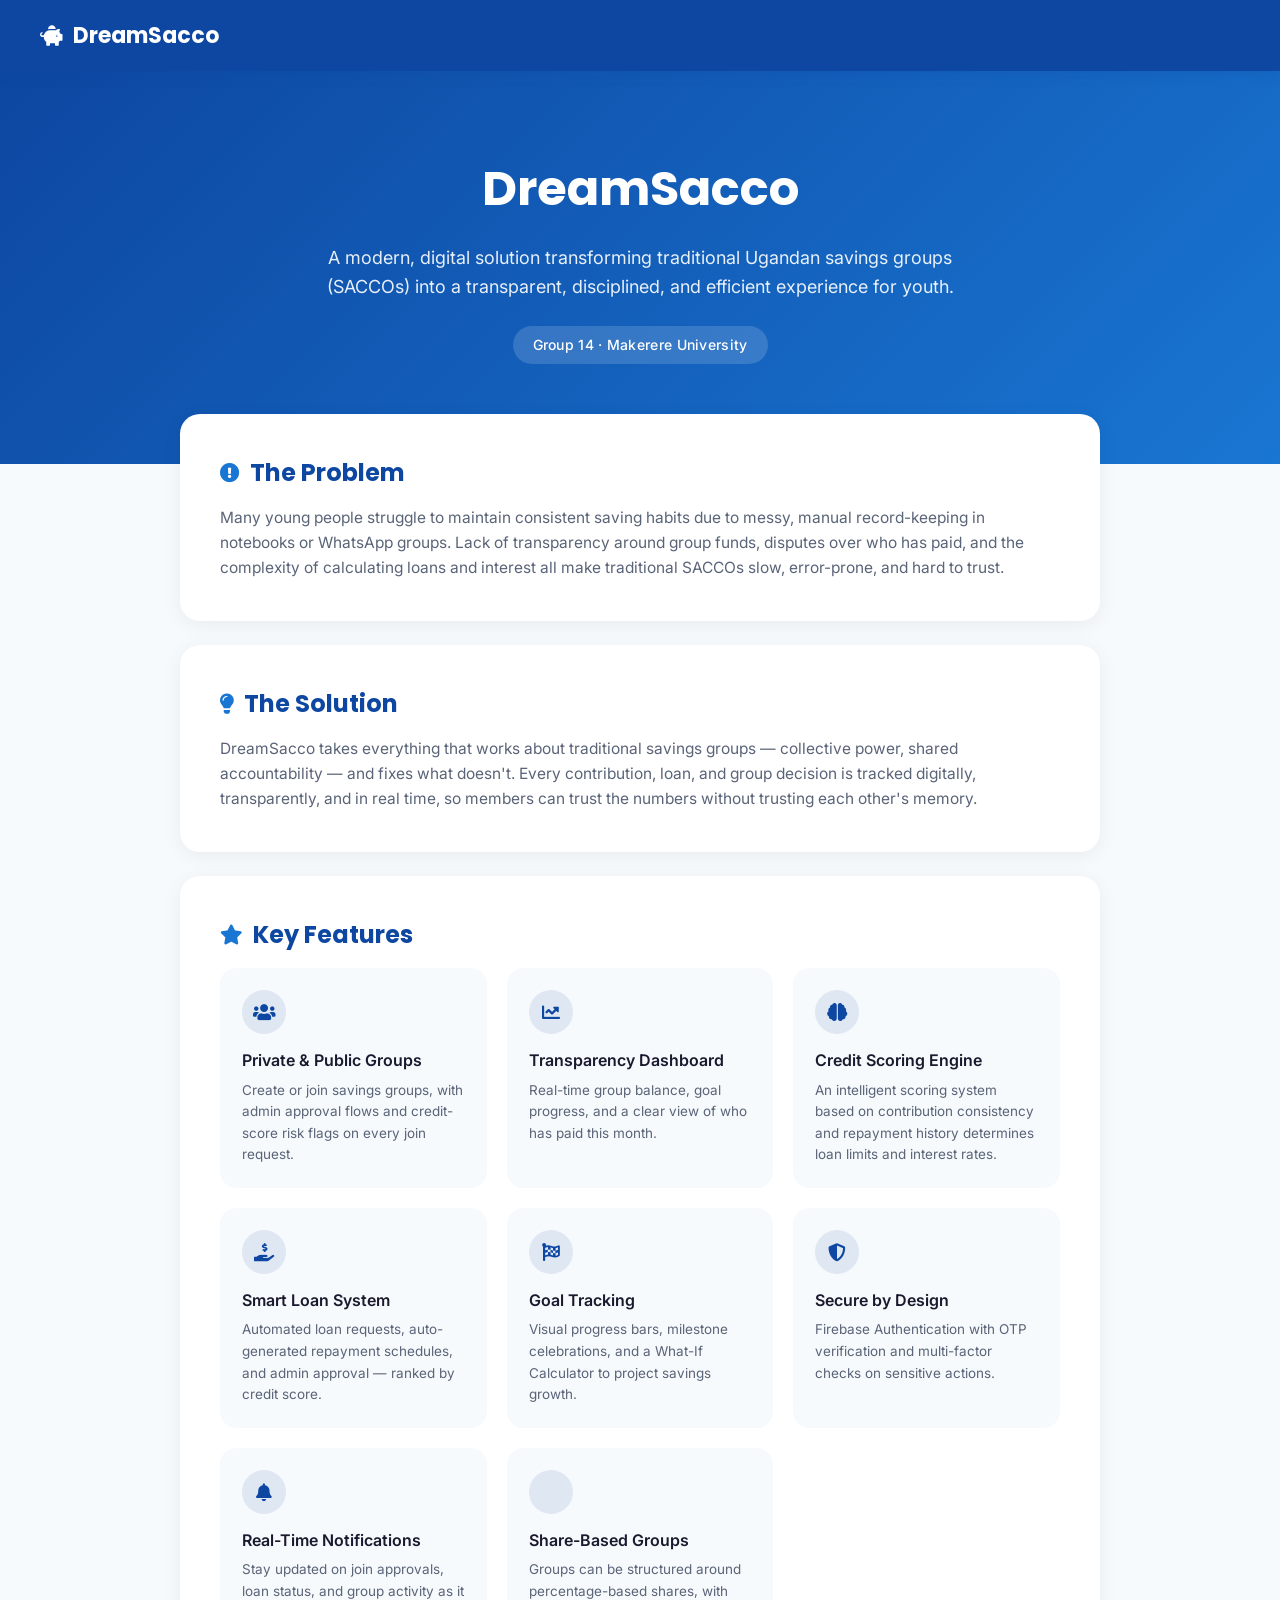
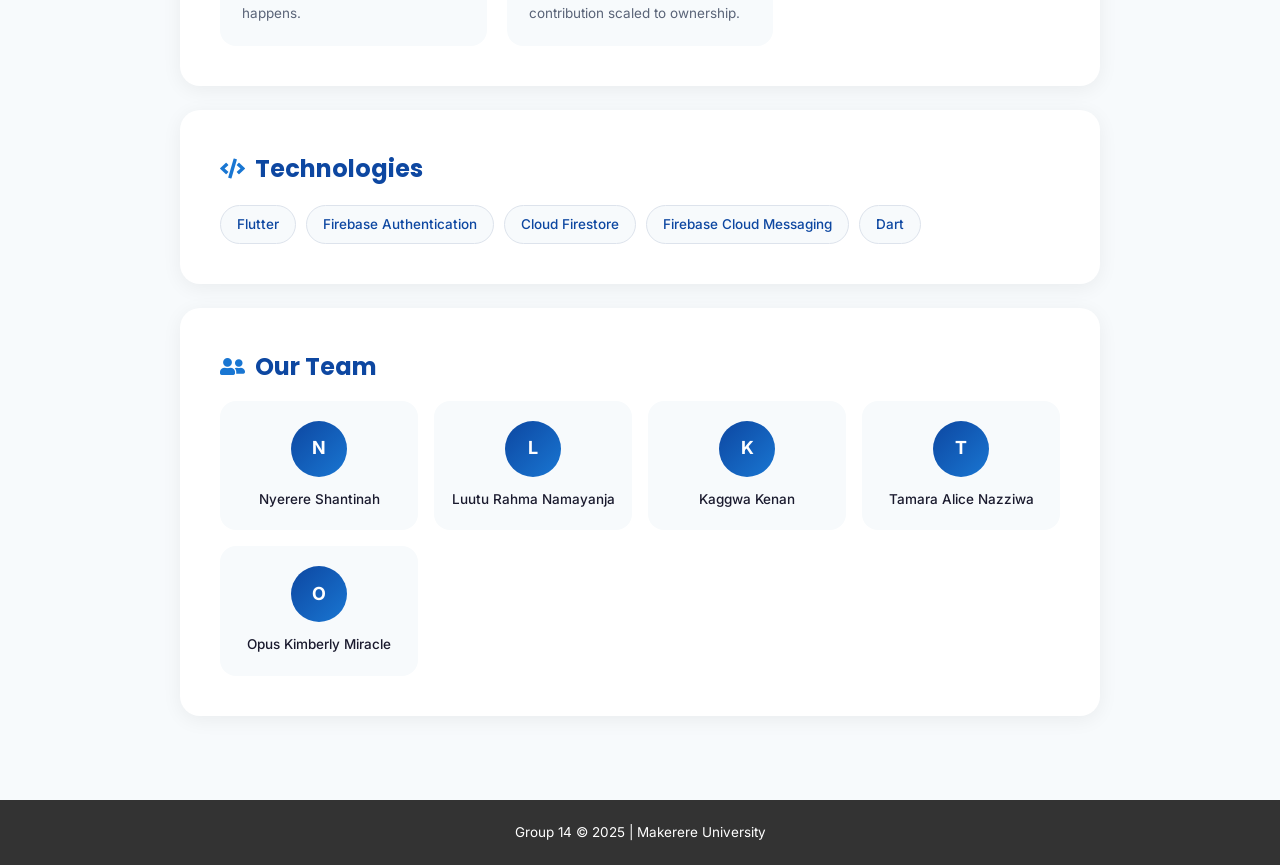
==== index.html @ 394c833c "Refactor index.html for DreamSacco project Updated title and enhanced styles for better readability." ====
<!doctype html>
<html>

<head>
  <title>DreamSacco</title>
  <meta charset="utf-8" name="viewport" content="width=device-width, initial-scale=1">
  <link href="https://use.fontawesome.com/releases/v5.2.0/css/all.css" media="screen" rel="stylesheet" type="text/css" />
  <link href='https://fonts.googleapis.com/css?family=Poppins:400,500,600,700' rel='stylesheet' type='text/css'>
  <link href='https://fonts.googleapis.com/css?family=Inter:400,500,600' rel='stylesheet' type='text/css'>

  <style>
    :root {
      --primary: #0D47A1;
      --secondary: #1976D2;
      --bg-light: #F7FAFC;
      --text-dark: #1a1a2e;
      --text-muted: #5a6478;
    }

    * {
      box-sizing: border-box;
      margin: 0;
      padding: 0;
    }

    body {
      font-family: 'Inter', sans-serif;
      color: var(--text-dark);
      background: var(--bg-light);
      line-height: 1.6;
    }

    /* NAV */
    .navbar {
      background: var(--primary);
      padding: 18px 40px;
      color: white;
      font-family: 'Poppins', sans-serif;
      font-size: 22px;
      font-weight: 700;
      display: flex;
      align-items: center;
      gap: 10px;
      position: sticky;
      top: 0;
      z-index: 100;
      box-shadow: 0 2px 12px rgba(13, 71, 161, 0.25);
    }

    .navbar i {
      font-size: 20px;
    }

    /* HERO */
    .hero {
      background: linear-gradient(135deg, var(--primary), var(--secondary));
      color: white;
      padding: 80px 20px 100px;
      text-align: center;
    }

    .hero h1 {
      font-family: 'Poppins', sans-serif;
      font-size: 48px;
      font-weight: 700;
      margin-bottom: 16px;
    }

    .hero p {
      font-size: 18px;
      max-width: 640px;
      margin: 0 auto;
      color: rgba(255, 255, 255, 0.9);
    }

    .hero .tagline {
      display: inline-block;
      margin-top: 24px;
      background: rgba(255, 255, 255, 0.15);
      padding: 8px 20px;
      border-radius: 30px;
      font-size: 14px;
      font-weight: 500;
      letter-spacing: 0.3px;
    }

    /* CONTENT WRAPPER */
    .wrapper {
      max-width: 960px;
      margin: -50px auto 0;
      padding: 0 20px 60px;
    }

    .card {
      background: white;
      border-radius: 20px;
      padding: 40px;
      margin-bottom: 24px;
      box-shadow: 0 4px 20px rgba(0, 0, 0, 0.06);
    }

    .card h2 {
      font-family: 'Poppins', sans-serif;
      font-size: 24px;
      color: var(--primary);
      margin-bottom: 14px;
      display: flex;
      align-items: center;
      gap: 10px;
    }

    .card h2 i {
      font-size: 20px;
      color: var(--secondary);
    }

    .card p {
      color: var(--text-muted);
      font-size: 15.5px;
    }

    /* FEATURE GRID */
    .feature-grid {
      display: grid;
      grid-template-columns: repeat(auto-fit, minmax(240px, 1fr));
      gap: 20px;
      margin-top: 10px;
    }

    .feature {
      background: var(--bg-light);
      border-radius: 16px;
      padding: 22px;
      transition: transform 0.2s ease, box-shadow 0.2s ease;
    }

    .feature:hover {
      transform: translateY(-4px);
      box-shadow: 0 8px 20px rgba(13, 71, 161, 0.12);
    }

    .feature .icon-circle {
      width: 44px;
      height: 44px;
      border-radius: 50%;
      background: rgba(13, 71, 161, 0.1);
      display: flex;
      align-items: center;
      justify-content: center;
      margin-bottom: 14px;
    }

    .feature .icon-circle i {
      color: var(--primary);
      font-size: 18px;
    }

    .feature h3 {
      font-size: 16px;
      font-weight: 600;
      margin-bottom: 6px;
    }

    .feature p {
      font-size: 13.5px;
      color: var(--text-muted);
    }

    /* TECH STACK */
    .tech-pills {
      display: flex;
      flex-wrap: wrap;
      gap: 10px;
      margin-top: 16px;
    }

    .tech-pill {
      background: var(--bg-light);
      border: 1px solid #dde3ec;
      color: var(--primary);
      padding: 8px 16px;
      border-radius: 30px;
      font-size: 13.5px;
      font-weight: 500;
    }

    /* TEAM */
    .team-grid {
      display: grid;
      grid-template-columns: repeat(auto-fit, minmax(180px, 1fr));
      gap: 16px;
      margin-top: 10px;
    }

    .team-member {
      text-align: center;
      padding: 20px 12px;
      background: var(--bg-light);
      border-radius: 16px;
    }

    .team-member .avatar {
      width: 56px;
      height: 56px;
      border-radius: 50%;
      background: linear-gradient(135deg, var(--primary), var(--secondary));
      color: white;
      display: flex;
      align-items: center;
      justify-content: center;
      font-weight: 700;
      font-size: 18px;
      margin: 0 auto 12px;
    }

    .team-member p {
      font-size: 13.5px;
      font-weight: 500;
      color: var(--text-dark);
    }

    /* FOOTER */
    .footer {
      background: #333;
      color: white;
      text-align: center;
      padding: 22px;
      font-size: 13.5px;
    }
  </style>
</head>

<body>

  <div class="navbar">
    <i class="fas fa-piggy-bank"></i> DreamSacco
  </div>

  <div class="hero">
    <h1>DreamSacco</h1>
    <p>A modern, digital solution transforming traditional Ugandan savings groups (SACCOs) into a transparent, disciplined, and efficient experience for youth.</p>
    <div class="tagline">Group 14 · Makerere University</div>
  </div>

  <div class="wrapper">

    <div class="card">
      <h2><i class="fas fa-exclamation-circle"></i>The Problem</h2>
      <p>Many young people struggle to maintain consistent saving habits due to messy, manual record-keeping in notebooks or WhatsApp groups. Lack of transparency around group funds, disputes over who has paid, and the complexity of calculating loans and interest all make traditional SACCOs slow, error-prone, and hard to trust.</p>
    </div>

    <div class="card">
      <h2><i class="fas fa-lightbulb"></i>The Solution</h2>
      <p>DreamSacco takes everything that works about traditional savings groups — collective power, shared accountability — and fixes what doesn't. Every contribution, loan, and group decision is tracked digitally, transparently, and in real time, so members can trust the numbers without trusting each other's memory.</p>
    </div>

    <div class="card">
      <h2><i class="fas fa-star"></i>Key Features</h2>
      <div class="feature-grid">

        <div class="feature">
          <div class="icon-circle"><i class="fas fa-users"></i></div>
          <h3>Private & Public Groups</h3>
          <p>Create or join savings groups, with admin approval flows and credit-score risk flags on every join request.</p>
        </div>

        <div class="feature">
          <div class="icon-circle"><i class="fas fa-chart-line"></i></div>
          <h3>Transparency Dashboard</h3>
          <p>Real-time group balance, goal progress, and a clear view of who has paid this month.</p>
        </div>

        <div class="feature">
          <div class="icon-circle"><i class="fas fa-brain"></i></div>
          <h3>Credit Scoring Engine</h3>
          <p>An intelligent scoring system based on contribution consistency and repayment history determines loan limits and interest rates.</p>
        </div>

        <div class="feature">
          <div class="icon-circle"><i class="fas fa-hand-holding-usd"></i></div>
          <h3>Smart Loan System</h3>
          <p>Automated loan requests, auto-generated repayment schedules, and admin approval — ranked by credit score.</p>
        </div>

        <div class="feature">
          <div class="icon-circle"><i class="fas fa-flag-checkered"></i></div>
          <h3>Goal Tracking</h3>
          <p>Visual progress bars, milestone celebrations, and a What-If Calculator to project savings growth.</p>
        </div>

        <div class="feature">
          <div class="icon-circle"><i class="fas fa-shield-alt"></i></div>
          <h3>Secure by Design</h3>
          <p>Firebase Authentication with OTP verification and multi-factor checks on sensitive actions.</p>
        </div>

        <div class="feature">
          <div class="icon-circle"><i class="fas fa-bell"></i></div>
          <h3>Real-Time Notifications</h3>
          <p>Stay updated on join approvals, loan status, and group activity as it happens.</p>
        </div>

        <div class="feature">
          <div class="icon-circle"><i class="fas fa-pie-chart"></i></div>
          <h3>Share-Based Groups</h3>
          <p>Groups can be structured around percentage-based shares, with contribution scaled to ownership.</p>
        </div>

      </div>
    </div>

    <div class="card">
      <h2><i class="fas fa-code"></i>Technologies</h2>
      <div class="tech-pills">
        <span class="tech-pill">Flutter</span>
        <span class="tech-pill">Firebase Authentication</span>
        <span class="tech-pill">Cloud Firestore</span>
        <span class="tech-pill">Firebase Cloud Messaging</span>
        <span class="tech-pill">Dart</span>
      </div>
    </div>

    <div class="card">
      <h2><i class="fas fa-user-friends"></i>Our Team</h2>
      <div class="team-grid">
        <div class="team-member">
          <div class="avatar">N</div>
          <p>Nyerere Shantinah</p>
        </div>
        <div class="team-member">
          <div class="avatar">L</div>
          <p>Luutu Rahma Namayanja</p>
        </div>
        <div class="team-member">
          <div class="avatar">K</div>
          <p>Kaggwa Kenan</p>
        </div>
        <div class="team-member">
          <div class="avatar">T</div>
          <p>Tamara Alice Nazziwa</p>
        </div>
        <div class="team-member">
          <div class="avatar">O</div>
          <p>Opus Kimberly Miracle</p>
        </div>
      </div>
    </div>

  </div>

  <div class="footer">
    Group 14 &copy; 2025 | Makerere University
  </div>

</body>

</html>
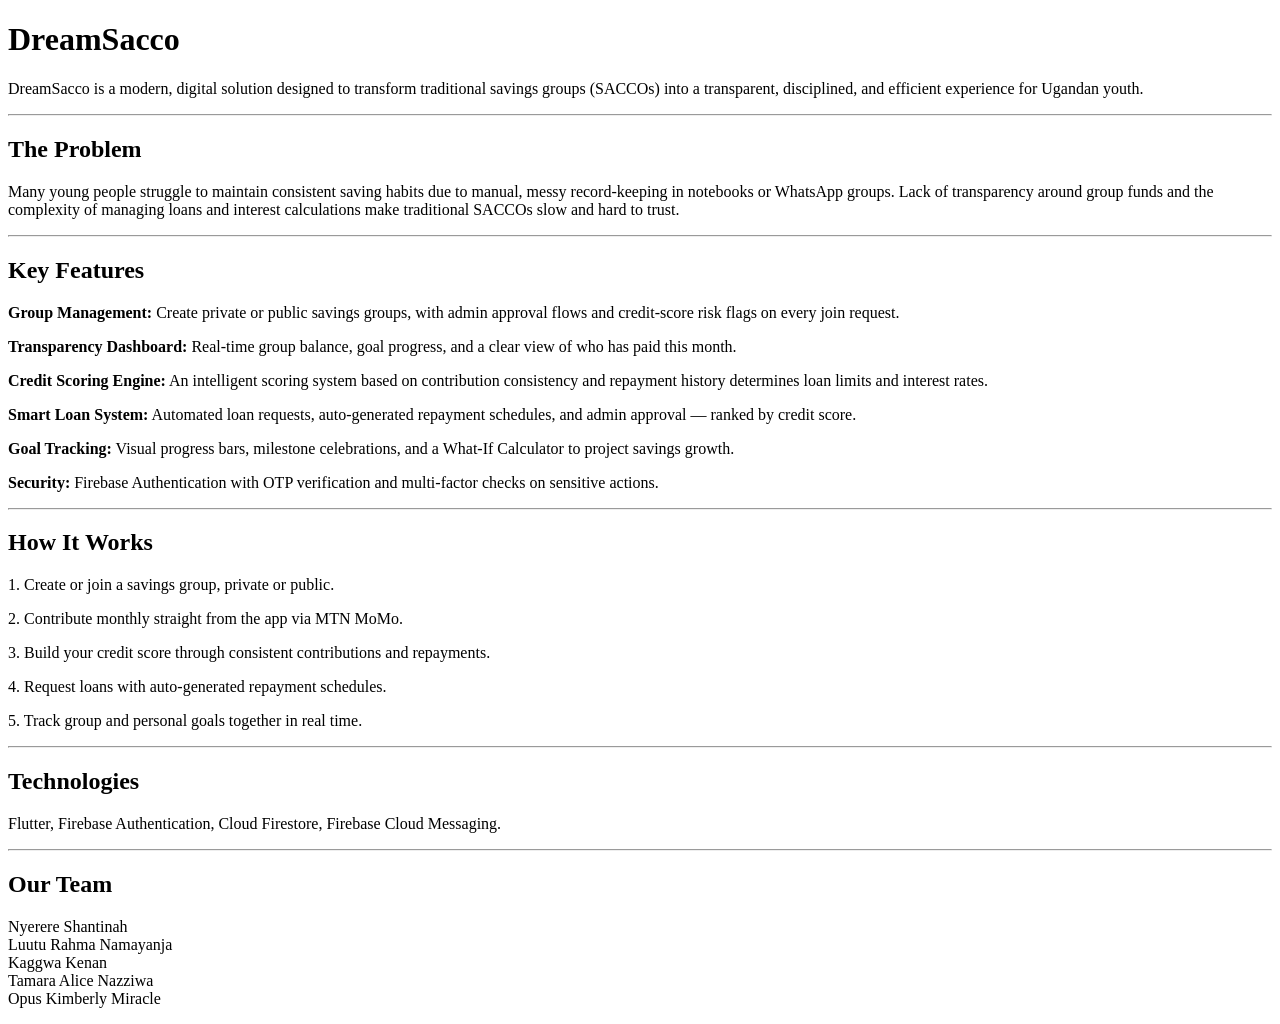
==== commit 0c2940c1: "Refactor index.html with new styles and content structure Updated the HTML structure and styles for " ====
--- a/index.html
+++ b/index.html
@@ -5,353 +5,79 @@
   <title>DreamSacco</title>
   <meta charset="utf-8" name="viewport" content="width=device-width, initial-scale=1">
   <link href="https://use.fontawesome.com/releases/v5.2.0/css/all.css" media="screen" rel="stylesheet" type="text/css" />
-  <link href='https://fonts.googleapis.com/css?family=Poppins:400,500,600,700' rel='stylesheet' type='text/css'>
-  <link href='https://fonts.googleapis.com/css?family=Inter:400,500,600' rel='stylesheet' type='text/css'>
+  <link href="css/frame.css" media="screen" rel="stylesheet" type="text/css" />
+  <link href="css/controls.css" media="screen" rel="stylesheet" type="text/css" />
+  <link href="css/custom.css" media="screen" rel="stylesheet" type="text/css" />
+  <link href='https://fonts.googleapis.com/css?family=Open+Sans:400,700' rel='stylesheet' type='text/css'>
+  <link href='https://fonts.googleapis.com/css?family=Open+Sans+Condensed:300,700' rel='stylesheet' type='text/css'>
+  <link href="https://fonts.googleapis.com/css?family=Source+Sans+Pro:400,700" rel="stylesheet">
+  <script src="https://ajax.googleapis.com/ajax/libs/jquery/3.3.1/jquery.min.js"></script>
+  <script src="js/menu.js"></script>
+  <script src="js/footer.js"></script>
 
   <style>
-    :root {
-      --primary: #0D47A1;
-      --secondary: #1976D2;
-      --bg-light: #F7FAFC;
-      --text-dark: #1a1a2e;
-      --text-muted: #5a6478;
-    }
-
-    * {
-      box-sizing: border-box;
-      margin: 0;
-      padding: 0;
-    }
-
-    body {
-      font-family: 'Inter', sans-serif;
-      color: var(--text-dark);
-      background: var(--bg-light);
-      line-height: 1.6;
-    }
-
-    /* NAV */
-    .navbar {
-      background: var(--primary);
-      padding: 18px 40px;
-      color: white;
-      font-family: 'Poppins', sans-serif;
-      font-size: 22px;
-      font-weight: 700;
-      display: flex;
-      align-items: center;
-      gap: 10px;
-      position: sticky;
-      top: 0;
-      z-index: 100;
-      box-shadow: 0 2px 12px rgba(13, 71, 161, 0.25);
-    }
-
-    .navbar i {
-      font-size: 20px;
-    }
-
-    /* HERO */
-    .hero {
-      background: linear-gradient(135deg, var(--primary), var(--secondary));
-      color: white;
-      padding: 80px 20px 100px;
-      text-align: center;
-    }
-
-    .hero h1 {
-      font-family: 'Poppins', sans-serif;
-      font-size: 48px;
-      font-weight: 700;
-      margin-bottom: 16px;
-    }
-
-    .hero p {
-      font-size: 18px;
-      max-width: 640px;
-      margin: 0 auto;
-      color: rgba(255, 255, 255, 0.9);
-    }
-
-    .hero .tagline {
-      display: inline-block;
-      margin-top: 24px;
-      background: rgba(255, 255, 255, 0.15);
-      padding: 8px 20px;
-      border-radius: 30px;
-      font-size: 14px;
-      font-weight: 500;
-      letter-spacing: 0.3px;
-    }
-
-    /* CONTENT WRAPPER */
-    .wrapper {
-      max-width: 960px;
-      margin: -50px auto 0;
-      padding: 0 20px 60px;
-    }
-
-    .card {
-      background: white;
-      border-radius: 20px;
-      padding: 40px;
-      margin-bottom: 24px;
-      box-shadow: 0 4px 20px rgba(0, 0, 0, 0.06);
-    }
-
-    .card h2 {
-      font-family: 'Poppins', sans-serif;
-      font-size: 24px;
-      color: var(--primary);
-      margin-bottom: 14px;
-      display: flex;
-      align-items: center;
-      gap: 10px;
-    }
-
-    .card h2 i {
-      font-size: 20px;
-      color: var(--secondary);
-    }
-
-    .card p {
-      color: var(--text-muted);
-      font-size: 15.5px;
-    }
-
-    /* FEATURE GRID */
-    .feature-grid {
-      display: grid;
-      grid-template-columns: repeat(auto-fit, minmax(240px, 1fr));
-      gap: 20px;
-      margin-top: 10px;
-    }
-
-    .feature {
-      background: var(--bg-light);
-      border-radius: 16px;
-      padding: 22px;
-      transition: transform 0.2s ease, box-shadow 0.2s ease;
-    }
-
-    .feature:hover {
-      transform: translateY(-4px);
-      box-shadow: 0 8px 20px rgba(13, 71, 161, 0.12);
-    }
-
-    .feature .icon-circle {
-      width: 44px;
-      height: 44px;
-      border-radius: 50%;
-      background: rgba(13, 71, 161, 0.1);
-      display: flex;
-      align-items: center;
-      justify-content: center;
-      margin-bottom: 14px;
-    }
-
-    .feature .icon-circle i {
-      color: var(--primary);
-      font-size: 18px;
-    }
-
-    .feature h3 {
-      font-size: 16px;
-      font-weight: 600;
-      margin-bottom: 6px;
-    }
-
-    .feature p {
-      font-size: 13.5px;
-      color: var(--text-muted);
-    }
-
-    /* TECH STACK */
-    .tech-pills {
-      display: flex;
-      flex-wrap: wrap;
-      gap: 10px;
-      margin-top: 16px;
-    }
-
-    .tech-pill {
-      background: var(--bg-light);
-      border: 1px solid #dde3ec;
-      color: var(--primary);
-      padding: 8px 16px;
-      border-radius: 30px;
-      font-size: 13.5px;
-      font-weight: 500;
-    }
-
-    /* TEAM */
-    .team-grid {
-      display: grid;
-      grid-template-columns: repeat(auto-fit, minmax(180px, 1fr));
-      gap: 16px;
-      margin-top: 10px;
-    }
-
-    .team-member {
-      text-align: center;
-      padding: 20px 12px;
-      background: var(--bg-light);
-      border-radius: 16px;
-    }
-
-    .team-member .avatar {
-      width: 56px;
-      height: 56px;
-      border-radius: 50%;
-      background: linear-gradient(135deg, var(--primary), var(--secondary));
-      color: white;
-      display: flex;
-      align-items: center;
-      justify-content: center;
-      font-weight: 700;
-      font-size: 18px;
-      margin: 0 auto 12px;
-    }
-
-    .team-member p {
-      font-size: 13.5px;
-      font-weight: 500;
-      color: var(--text-dark);
-    }
-
-    /* FOOTER */
-    .footer {
-      background: #333;
-      color: white;
-      text-align: center;
-      padding: 22px;
-      font-size: 13.5px;
+    .menu-index {
+      color: rgb(255, 255, 255) !important;
+      opacity: 1 !important;
+      font-weight: 700 !important;
     }
   </style>
 </head>
 
 <body>
+  <div class="menu-container"></div>
 
-  <div class="navbar">
-    <i class="fas fa-piggy-bank"></i> DreamSacco
-  </div>
+  <div class="content-container">
+    <div class="content">
+      <div class="content-table flex-column">
 
-  <div class="hero">
-    <h1>DreamSacco</h1>
-    <p>A modern, digital solution transforming traditional Ugandan savings groups (SACCOs) into a transparent, disciplined, and efficient experience for youth.</p>
-    <div class="tagline">Group 14 · Makerere University</div>
-  </div>
+        <div class="flex-row">
+          <div class="flex-item flex-column">
+            <h1>DreamSacco</h1>
+            <p class="text">DreamSacco is a modern, digital solution designed to transform traditional savings groups (SACCOs) into a transparent, disciplined, and efficient experience for Ugandan youth.</p>
+            <hr>
 
-  <div class="wrapper">
+            <h2>The Problem</h2>
+            <p class="text">Many young people struggle to maintain consistent saving habits due to manual, messy record-keeping in notebooks or WhatsApp groups. Lack of transparency around group funds and the complexity of managing loans and interest calculations make traditional SACCOs slow and hard to trust.</p>
+            <hr>
 
-    <div class="card">
-      <h2><i class="fas fa-exclamation-circle"></i>The Problem</h2>
-      <p>Many young people struggle to maintain consistent saving habits due to messy, manual record-keeping in notebooks or WhatsApp groups. Lack of transparency around group funds, disputes over who has paid, and the complexity of calculating loans and interest all make traditional SACCOs slow, error-prone, and hard to trust.</p>
-    </div>
+            <h2 id="features">Key Features</h2>
+            <p class="text"><b>Group Management:</b> Create private or public savings groups, with admin approval flows and credit-score risk flags on every join request.</p>
+            <p class="text"><b>Transparency Dashboard:</b> Real-time group balance, goal progress, and a clear view of who has paid this month.</p>
+            <p class="text"><b>Credit Scoring Engine:</b> An intelligent scoring system based on contribution consistency and repayment history determines loan limits and interest rates.</p>
+            <p class="text"><b>Smart Loan System:</b> Automated loan requests, auto-generated repayment schedules, and admin approval — ranked by credit score.</p>
+            <p class="text"><b>Goal Tracking:</b> Visual progress bars, milestone celebrations, and a What-If Calculator to project savings growth.</p>
+            <p class="text"><b>Security:</b> Firebase Authentication with OTP verification and multi-factor checks on sensitive actions.</p>
+            <hr>
 
-    <div class="card">
-      <h2><i class="fas fa-lightbulb"></i>The Solution</h2>
-      <p>DreamSacco takes everything that works about traditional savings groups — collective power, shared accountability — and fixes what doesn't. Every contribution, loan, and group decision is tracked digitally, transparently, and in real time, so members can trust the numbers without trusting each other's memory.</p>
-    </div>
+            <h2 id="how-it-works">How It Works</h2>
+            <p class="text">1. Create or join a savings group, private or public.</p>
+            <p class="text">2. Contribute monthly straight from the app via MTN MoMo.</p>
+            <p class="text">3. Build your credit score through consistent contributions and repayments.</p>
+            <p class="text">4. Request loans with auto-generated repayment schedules.</p>
+            <p class="text">5. Track group and personal goals together in real time.</p>
+            <hr>
 
-    <div class="card">
-      <h2><i class="fas fa-star"></i>Key Features</h2>
-      <div class="feature-grid">
+            <h2>Technologies</h2>
+            <p class="text">Flutter, Firebase Authentication, Cloud Firestore, Firebase Cloud Messaging.</p>
+            <hr>
 
-        <div class="feature">
-          <div class="icon-circle"><i class="fas fa-users"></i></div>
-          <h3>Private & Public Groups</h3>
-          <p>Create or join savings groups, with admin approval flows and credit-score risk flags on every join request.</p>
-        </div>
-
-        <div class="feature">
-          <div class="icon-circle"><i class="fas fa-chart-line"></i></div>
-          <h3>Transparency Dashboard</h3>
-          <p>Real-time group balance, goal progress, and a clear view of who has paid this month.</p>
-        </div>
-
-        <div class="feature">
-          <div class="icon-circle"><i class="fas fa-brain"></i></div>
-          <h3>Credit Scoring Engine</h3>
-          <p>An intelligent scoring system based on contribution consistency and repayment history determines loan limits and interest rates.</p>
-        </div>
-
-        <div class="feature">
-          <div class="icon-circle"><i class="fas fa-hand-holding-usd"></i></div>
-          <h3>Smart Loan System</h3>
-          <p>Automated loan requests, auto-generated repayment schedules, and admin approval — ranked by credit score.</p>
-        </div>
-
-        <div class="feature">
-          <div class="icon-circle"><i class="fas fa-flag-checkered"></i></div>
-          <h3>Goal Tracking</h3>
-          <p>Visual progress bars, milestone celebrations, and a What-If Calculator to project savings growth.</p>
-        </div>
-
-        <div class="feature">
-          <div class="icon-circle"><i class="fas fa-shield-alt"></i></div>
-          <h3>Secure by Design</h3>
-          <p>Firebase Authentication with OTP verification and multi-factor checks on sensitive actions.</p>
-        </div>
-
-        <div class="feature">
-          <div class="icon-circle"><i class="fas fa-bell"></i></div>
-          <h3>Real-Time Notifications</h3>
-          <p>Stay updated on join approvals, loan status, and group activity as it happens.</p>
-        </div>
-
-        <div class="feature">
-          <div class="icon-circle"><i class="fas fa-pie-chart"></i></div>
-          <h3>Share-Based Groups</h3>
-          <p>Groups can be structured around percentage-based shares, with contribution scaled to ownership.</p>
+            <h2 id="team">Our Team</h2>
+            <p class="text">
+              Nyerere Shantinah<br>
+              Luutu Rahma Namayanja<br>
+              Kaggwa Kenan<br>
+              Tamara Alice Nazziwa<br>
+              Opus Kimberly Miracle
+            </p>
+          </div>
         </div>
 
       </div>
     </div>
-
-    <div class="card">
-      <h2><i class="fas fa-code"></i>Technologies</h2>
-      <div class="tech-pills">
-        <span class="tech-pill">Flutter</span>
-        <span class="tech-pill">Firebase Authentication</span>
-        <span class="tech-pill">Cloud Firestore</span>
-        <span class="tech-pill">Firebase Cloud Messaging</span>
-        <span class="tech-pill">Dart</span>
-      </div>
-    </div>
-
-    <div class="card">
-      <h2><i class="fas fa-user-friends"></i>Our Team</h2>
-      <div class="team-grid">
-        <div class="team-member">
-          <div class="avatar">N</div>
-          <p>Nyerere Shantinah</p>
-        </div>
-        <div class="team-member">
-          <div class="avatar">L</div>
-          <p>Luutu Rahma Namayanja</p>
-        </div>
-        <div class="team-member">
-          <div class="avatar">K</div>
-          <p>Kaggwa Kenan</p>
-        </div>
-        <div class="team-member">
-          <div class="avatar">T</div>
-          <p>Tamara Alice Nazziwa</p>
-        </div>
-        <div class="team-member">
-          <div class="avatar">O</div>
-          <p>Opus Kimberly Miracle</p>
-        </div>
-      </div>
-    </div>
-
   </div>
 
-  <div class="footer">
-    Group 14 &copy; 2025 | Makerere University
-  </div>
-
+  <div class="footer-container"></div>
 </body>
 
 </html>
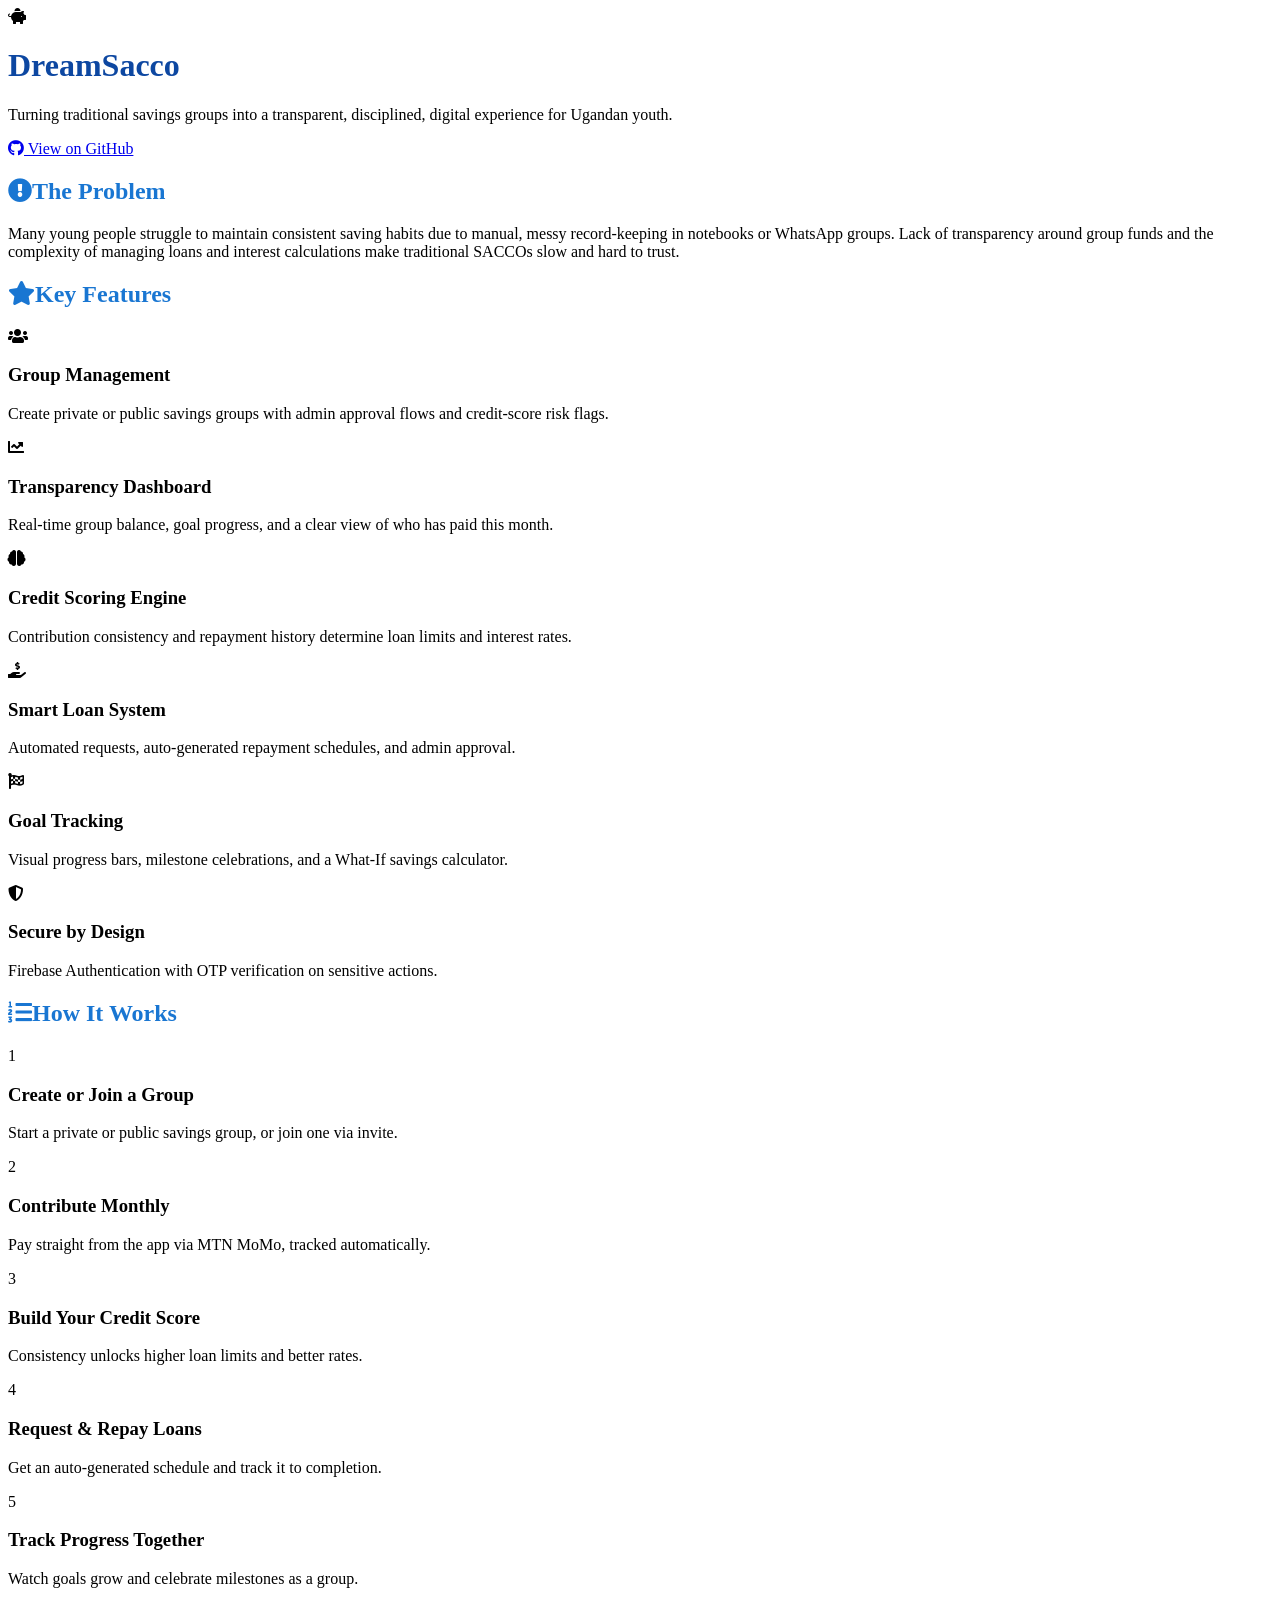
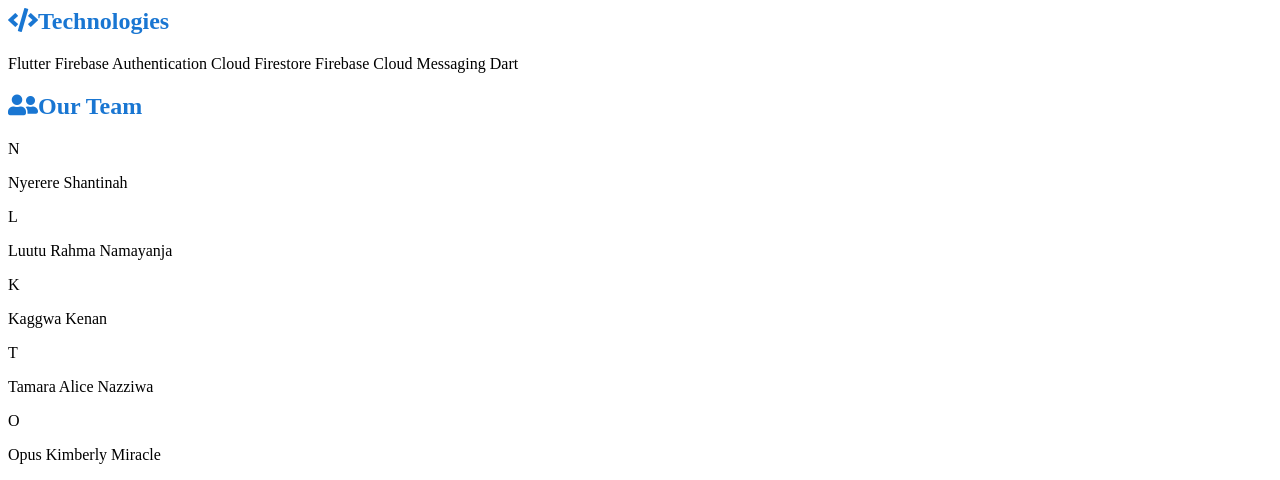
==== commit e75836d7: "Update index.html" ====
--- a/index.html
+++ b/index.html
@@ -11,6 +11,7 @@
   <link href='https://fonts.googleapis.com/css?family=Open+Sans:400,700' rel='stylesheet' type='text/css'>
   <link href='https://fonts.googleapis.com/css?family=Open+Sans+Condensed:300,700' rel='stylesheet' type='text/css'>
   <link href="https://fonts.googleapis.com/css?family=Source+Sans+Pro:400,700" rel="stylesheet">
+  <link href="https://fonts.googleapis.com/css?family=Poppins:600,700" rel="stylesheet">
   <script src="https://ajax.googleapis.com/ajax/libs/jquery/3.3.1/jquery.min.js"></script>
   <script src="js/menu.js"></script>
   <script src="js/footer.js"></script>
@@ -27,49 +28,123 @@
 <body>
   <div class="menu-container"></div>
 
+  <!-- HERO -->
+  <div class="hero">
+    <div class="hero-inner">
+      <i class="fas fa-piggy-bank hero-icon"></i>
+      <h1 class="hero-title">DreamSacco</h1>
+      <p class="hero-subtitle">Turning traditional savings groups into a transparent, disciplined, digital experience for Ugandan youth.</p>
+      <a href="https://github.com/kkenan26/dreamsacco" target="_blank" class="hero-button">
+        <i class="fab fa-github"></i> View on GitHub
+      </a>
+    </div>
+  </div>
+
   <div class="content-container">
     <div class="content">
       <div class="content-table flex-column">
 
+        <!-- PROBLEM -->
         <div class="flex-row">
-          <div class="flex-item flex-column">
-            <h1>DreamSacco</h1>
-            <p class="text">DreamSacco is a modern, digital solution designed to transform traditional savings groups (SACCOs) into a transparent, disciplined, and efficient experience for Ugandan youth.</p>
-            <hr>
+          <div class="flex-item flex-column section-block">
+            <h2><i class="fas fa-exclamation-circle section-icon"></i>The Problem</h2>
+            <p class="text">Many young people struggle to maintain consistent saving habits due to manual, messy record-keeping in notebooks or WhatsApp groups. Lack of transparency around group funds and the complexity of managing loans and interest calculations make traditional SACCOs slow and hard to trust.</p>
+          </div>
+        </div>
 
-            <h2>The Problem</h2>
-            <p class="text">Many young people struggle to maintain consistent saving habits due to manual, messy record-keeping in notebooks or WhatsApp groups. Lack of transparency around group funds and the complexity of managing loans and interest calculations make traditional SACCOs slow and hard to trust.</p>
-            <hr>
+        <!-- FEATURES -->
+        <div class="flex-row">
+          <div class="flex-item flex-column section-block" id="features">
+            <h2><i class="fas fa-star section-icon"></i>Key Features</h2>
+            <div class="feature-grid">
+              <div class="feature-card">
+                <i class="fas fa-users feature-icon"></i>
+                <h3>Group Management</h3>
+                <p>Create private or public savings groups with admin approval flows and credit-score risk flags.</p>
+              </div>
+              <div class="feature-card">
+                <i class="fas fa-chart-line feature-icon"></i>
+                <h3>Transparency Dashboard</h3>
+                <p>Real-time group balance, goal progress, and a clear view of who has paid this month.</p>
+              </div>
+              <div class="feature-card">
+                <i class="fas fa-brain feature-icon"></i>
+                <h3>Credit Scoring Engine</h3>
+                <p>Contribution consistency and repayment history determine loan limits and interest rates.</p>
+              </div>
+              <div class="feature-card">
+                <i class="fas fa-hand-holding-usd feature-icon"></i>
+                <h3>Smart Loan System</h3>
+                <p>Automated requests, auto-generated repayment schedules, and admin approval.</p>
+              </div>
+              <div class="feature-card">
+                <i class="fas fa-flag-checkered feature-icon"></i>
+                <h3>Goal Tracking</h3>
+                <p>Visual progress bars, milestone celebrations, and a What-If savings calculator.</p>
+              </div>
+              <div class="feature-card">
+                <i class="fas fa-shield-alt feature-icon"></i>
+                <h3>Secure by Design</h3>
+                <p>Firebase Authentication with OTP verification on sensitive actions.</p>
+              </div>
+            </div>
+          </div>
+        </div>
 
-            <h2 id="features">Key Features</h2>
-            <p class="text"><b>Group Management:</b> Create private or public savings groups, with admin approval flows and credit-score risk flags on every join request.</p>
-            <p class="text"><b>Transparency Dashboard:</b> Real-time group balance, goal progress, and a clear view of who has paid this month.</p>
-            <p class="text"><b>Credit Scoring Engine:</b> An intelligent scoring system based on contribution consistency and repayment history determines loan limits and interest rates.</p>
-            <p class="text"><b>Smart Loan System:</b> Automated loan requests, auto-generated repayment schedules, and admin approval — ranked by credit score.</p>
-            <p class="text"><b>Goal Tracking:</b> Visual progress bars, milestone celebrations, and a What-If Calculator to project savings growth.</p>
-            <p class="text"><b>Security:</b> Firebase Authentication with OTP verification and multi-factor checks on sensitive actions.</p>
-            <hr>
+        <!-- HOW IT WORKS -->
+        <div class="flex-row">
+          <div class="flex-item flex-column section-block" id="how-it-works">
+            <h2><i class="fas fa-list-ol section-icon"></i>How It Works</h2>
+            <div class="steps">
+              <div class="step">
+                <div class="step-number">1</div>
+                <div><h3>Create or Join a Group</h3><p>Start a private or public savings group, or join one via invite.</p></div>
+              </div>
+              <div class="step">
+                <div class="step-number">2</div>
+                <div><h3>Contribute Monthly</h3><p>Pay straight from the app via MTN MoMo, tracked automatically.</p></div>
+              </div>
+              <div class="step">
+                <div class="step-number">3</div>
+                <div><h3>Build Your Credit Score</h3><p>Consistency unlocks higher loan limits and better rates.</p></div>
+              </div>
+              <div class="step">
+                <div class="step-number">4</div>
+                <div><h3>Request & Repay Loans</h3><p>Get an auto-generated schedule and track it to completion.</p></div>
+              </div>
+              <div class="step">
+                <div class="step-number">5</div>
+                <div><h3>Track Progress Together</h3><p>Watch goals grow and celebrate milestones as a group.</p></div>
+              </div>
+            </div>
+          </div>
+        </div>
 
-            <h2 id="how-it-works">How It Works</h2>
-            <p class="text">1. Create or join a savings group, private or public.</p>
-            <p class="text">2. Contribute monthly straight from the app via MTN MoMo.</p>
-            <p class="text">3. Build your credit score through consistent contributions and repayments.</p>
-            <p class="text">4. Request loans with auto-generated repayment schedules.</p>
-            <p class="text">5. Track group and personal goals together in real time.</p>
-            <hr>
+        <!-- TECH -->
+        <div class="flex-row">
+          <div class="flex-item flex-column section-block">
+            <h2><i class="fas fa-code section-icon"></i>Technologies</h2>
+            <div class="tech-pills">
+              <span class="tech-pill">Flutter</span>
+              <span class="tech-pill">Firebase Authentication</span>
+              <span class="tech-pill">Cloud Firestore</span>
+              <span class="tech-pill">Firebase Cloud Messaging</span>
+              <span class="tech-pill">Dart</span>
+            </div>
+          </div>
+        </div>
 
-            <h2>Technologies</h2>
-            <p class="text">Flutter, Firebase Authentication, Cloud Firestore, Firebase Cloud Messaging.</p>
-            <hr>
-
-            <h2 id="team">Our Team</h2>
-            <p class="text">
-              Nyerere Shantinah<br>
-              Luutu Rahma Namayanja<br>
-              Kaggwa Kenan<br>
-              Tamara Alice Nazziwa<br>
-              Opus Kimberly Miracle
-            </p>
+        <!-- TEAM -->
+        <div class="flex-row">
+          <div class="flex-item flex-column section-block" id="team">
+            <h2><i class="fas fa-user-friends section-icon"></i>Our Team</h2>
+            <div class="team-grid">
+              <div class="team-member"><div class="avatar">N</div><p>Nyerere Shantinah</p></div>
+              <div class="team-member"><div class="avatar">L</div><p>Luutu Rahma Namayanja</p></div>
+              <div class="team-member"><div class="avatar">K</div><p>Kaggwa Kenan</p></div>
+              <div class="team-member"><div class="avatar">T</div><p>Tamara Alice Nazziwa</p></div>
+              <div class="team-member"><div class="avatar">O</div><p>Opus Kimberly Miracle</p></div>
+            </div>
           </div>
         </div>
 
--- a/css/custom.css
+++ b/css/custom.css
@@ -0,0 +1,7 @@
+h1 {
+  color: #0D47A1;
+}
+
+h2 {
+  color: #1976D2;
+}
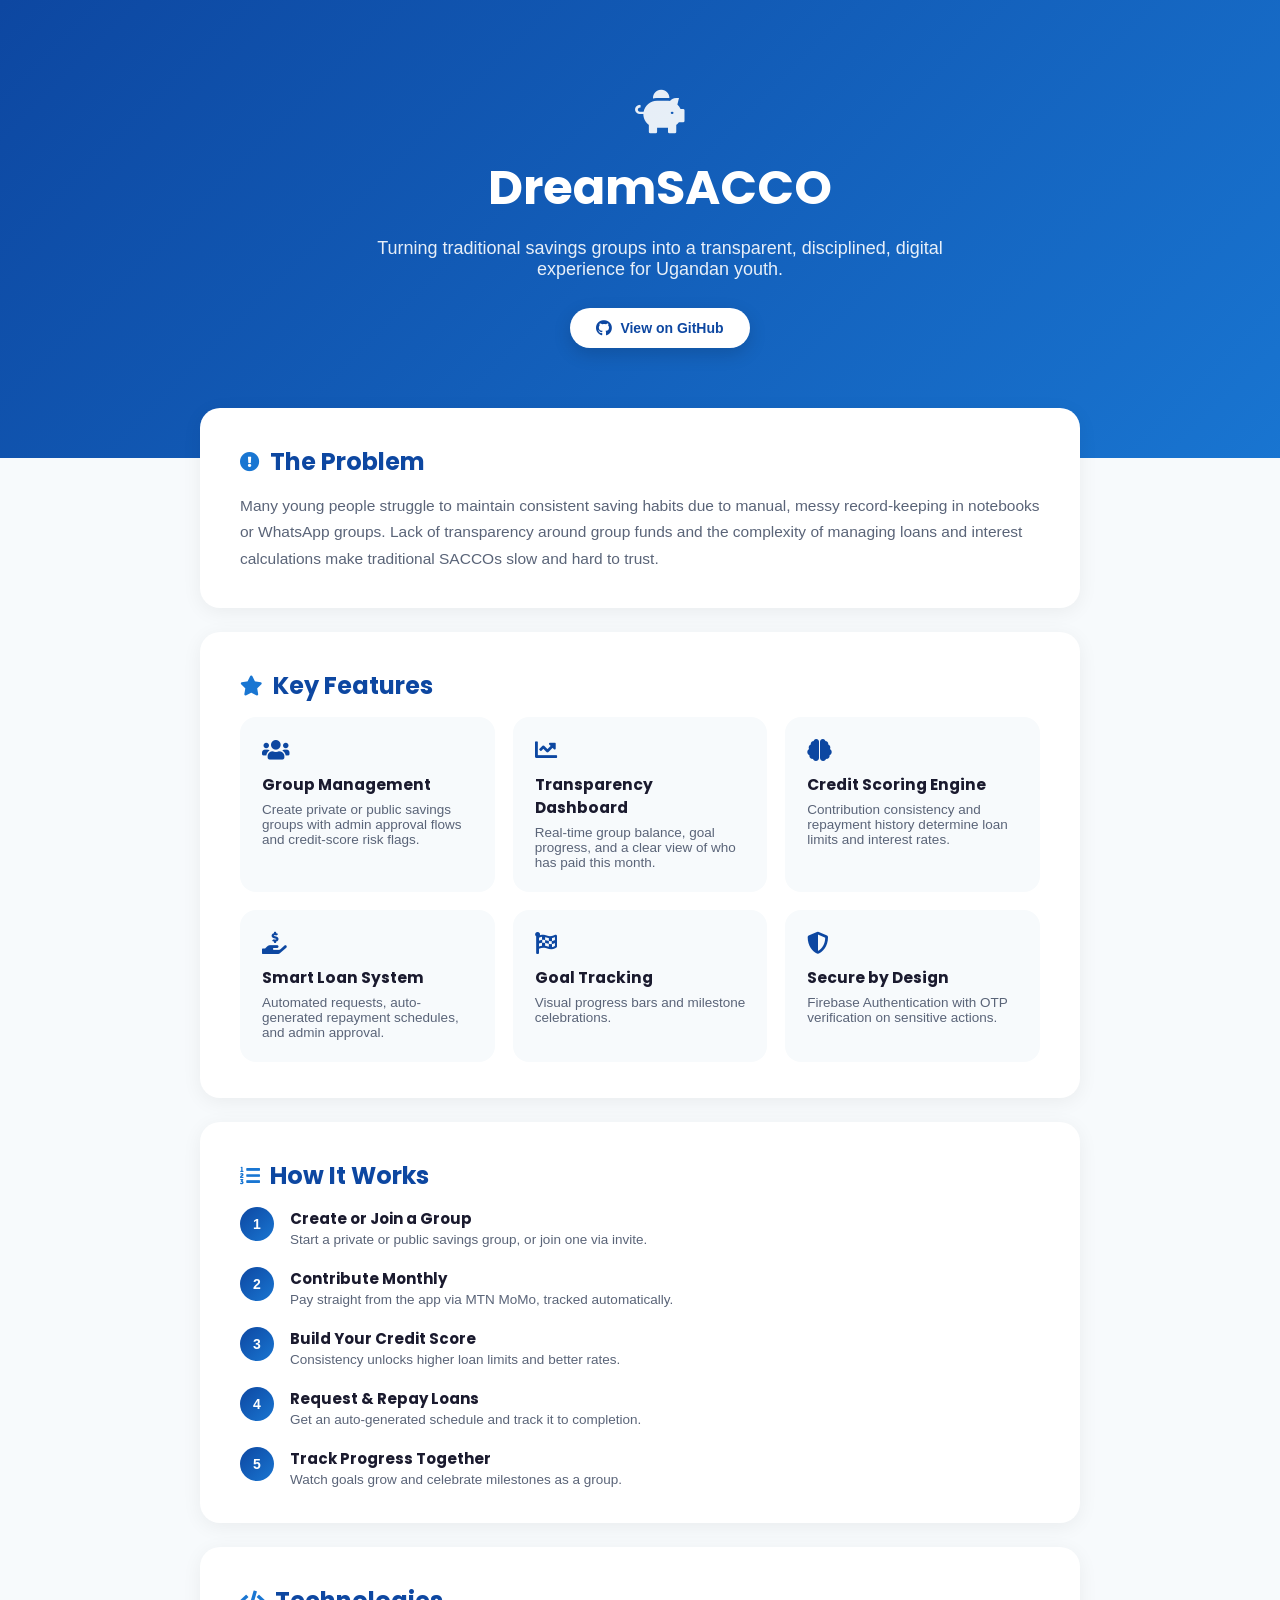
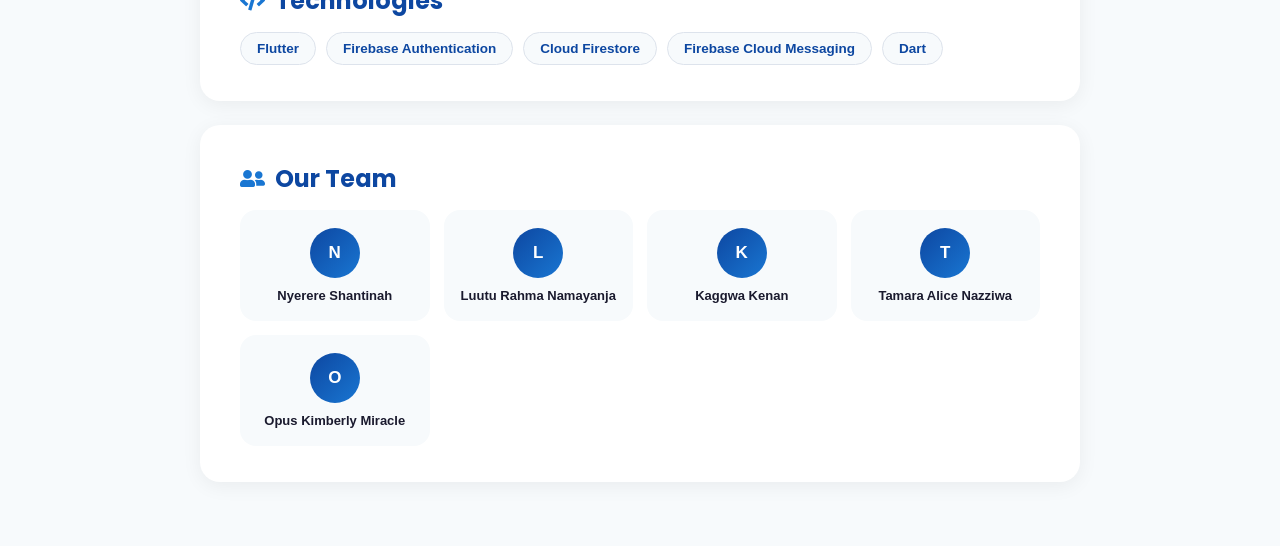
==== commit 66e80ed8: "Correct branding and update feature description Updated the title and hero section to reflect the co" ====
--- a/index.html
+++ b/index.html
@@ -2,7 +2,7 @@
 <html>
 
 <head>
-  <title>DreamSacco</title>
+  <title>DreamSACCO</title>
   <meta charset="utf-8" name="viewport" content="width=device-width, initial-scale=1">
   <link href="https://use.fontawesome.com/releases/v5.2.0/css/all.css" media="screen" rel="stylesheet" type="text/css" />
   <link href="css/frame.css" media="screen" rel="stylesheet" type="text/css" />
@@ -32,7 +32,7 @@
   <div class="hero">
     <div class="hero-inner">
       <i class="fas fa-piggy-bank hero-icon"></i>
-      <h1 class="hero-title">DreamSacco</h1>
+      <h1 class="hero-title">DreamSACCO</h1>
       <p class="hero-subtitle">Turning traditional savings groups into a transparent, disciplined, digital experience for Ugandan youth.</p>
       <a href="https://github.com/kkenan26/dreamsacco" target="_blank" class="hero-button">
         <i class="fab fa-github"></i> View on GitHub
@@ -80,7 +80,7 @@
               <div class="feature-card">
                 <i class="fas fa-flag-checkered feature-icon"></i>
                 <h3>Goal Tracking</h3>
-                <p>Visual progress bars, milestone celebrations, and a What-If savings calculator.</p>
+                <p>Visual progress bars and milestone celebrations.</p>
               </div>
               <div class="feature-card">
                 <i class="fas fa-shield-alt feature-icon"></i>
--- a/css/custom.css
+++ b/css/custom.css
@@ -1,7 +1,312 @@
-h1 {
-  color: #0D47A1;
-}
-
-h2 {
-  color: #1976D2;
-}
+/* ===== General ===== */
+body {
+  font-family: 'Open Sans', sans-serif !important;
+  background: #f7fafc !important;
+  margin: 0 !important;
+}
+
+h1.hero-title, h2, h3 {
+  font-family: 'Poppins', sans-serif !important;
+}
+
+/* ===== Hero ===== */
+.hero {
+  background: linear-gradient(135deg, #0D47A1, #1976D2) !important;
+  color: white !important;
+  text-align: center !important;
+  padding: 90px 20px 110px !important;
+  width: 100% !important;
+}
+
+.hero .hero-icon {
+  font-size: 44px !important;
+  margin-bottom: 18px !important;
+  opacity: 0.9 !important;
+  color: white !important;
+  display: block !important;
+}
+
+.hero h1.hero-title {
+  font-size: 48px !important;
+  font-weight: 700 !important;
+  margin: 0 0 14px !important;
+  color: white !important;
+}
+
+.hero .hero-subtitle {
+  font-size: 18px !important;
+  max-width: 620px !important;
+  margin: 0 auto 28px !important;
+  color: rgba(255, 255, 255, 0.9) !important;
+}
+
+.hero a.hero-button {
+  display: inline-flex !important;
+  align-items: center !important;
+  gap: 8px !important;
+  background: white !important;
+  color: #0D47A1 !important;
+  font-weight: 700 !important;
+  padding: 12px 26px !important;
+  border-radius: 30px !important;
+  text-decoration: none !important;
+  font-size: 14px !important;
+  box-shadow: 0 6px 18px rgba(0,0,0,0.15) !important;
+}
+
+.hero a.hero-button i {
+  font-size: 16px !important;
+  color: #0D47A1 !important;
+}
+
+/* ===== Content wrapper ===== */
+.content-container {
+  margin-top: -50px !important;
+  padding-bottom: 40px !important;
+}
+
+.section-block {
+  background: white !important;
+  border-radius: 20px !important;
+  padding: 36px 40px !important;
+  margin: 0 0 24px !important;
+  box-shadow: 0 4px 20px rgba(0,0,0,0.06) !important;
+  width: 100% !important;
+  box-sizing: border-box !important;
+}
+
+.section-block h2 {
+  color: #0D47A1 !important;
+  font-size: 24px !important;
+  display: flex !important;
+  align-items: center !important;
+  gap: 10px !important;
+  margin: 0 0 14px !important;
+}
+
+.section-block h2 i.section-icon {
+  color: #1976D2 !important;
+  font-size: 20px !important;
+}
+
+p.text {
+  color: #5a6478 !important;
+  font-size: 15.5px !important;
+  line-height: 1.7 !important;
+  margin: 0 !important;
+}
+
+/* ===== Feature grid ===== */
+.section-block .feature-grid {
+  display: grid !important;
+  grid-template-columns: repeat(auto-fit, minmax(230px, 1fr)) !important;
+  gap: 18px !important;
+  margin-top: 8px !important;
+}
+
+.feature-grid .feature-card {
+  background: #f7fafc !important;
+  border-radius: 16px !important;
+  padding: 22px !important;
+}
+
+.feature-card i.feature-icon {
+  color: #0D47A1 !important;
+  font-size: 22px !important;
+  margin-bottom: 12px !important;
+  display: block !important;
+}
+
+.feature-card h3 {
+  font-size: 15.5px !important;
+  margin: 0 0 6px !important;
+  color: #1a1a2e !important;
+}
+
+.feature-card p {
+  font-size: 13.5px !important;
+  color: #5a6478 !important;
+  margin: 0 !important;
+}
+
+/* ===== Steps ===== */
+.steps {
+  display: flex !important;
+  flex-direction: column !important;
+  gap: 20px !important;
+  margin-top: 8px !important;
+}
+
+.step {
+  display: flex !important;
+  gap: 16px !important;
+  align-items: flex-start !important;
+}
+
+.step-number {
+  flex-shrink: 0 !important;
+  width: 34px !important;
+  height: 34px !important;
+  border-radius: 50% !important;
+  background: linear-gradient(135deg, #0D47A1, #1976D2) !important;
+  color: white !important;
+  display: flex !important;
+  align-items: center !important;
+  justify-content: center !important;
+  font-weight: 700 !important;
+  font-size: 14px !important;
+}
+
+.step h3 {
+  font-size: 15px !important;
+  margin: 0 0 2px !important;
+  color: #1a1a2e !important;
+}
+
+.step p {
+  font-size: 13.5px !important;
+  color: #5a6478 !important;
+  margin: 0 !important;
+}
+
+/* ===== Screenshots ===== */
+.screenshot-grid {
+  display: grid !important;
+  grid-template-columns: repeat(auto-fit, minmax(200px, 1fr)) !important;
+  gap: 24px !important;
+  margin-top: 8px !important;
+}
+
+.screenshot img {
+  width: 100% !important;
+  border-radius: 20px !important;
+  box-shadow: 0 10px 30px rgba(13, 71, 161, 0.18) !important;
+  border: 6px solid white !important;
+  outline: 1px solid #e6e9f0 !important;
+}
+
+.screenshot p {
+  margin-top: 10px !important;
+  font-size: 13px !important;
+  font-weight: 600 !important;
+  color: #5a6478 !important;
+}
+
+/* ===== Tech pills ===== */
+.tech-pills {
+  display: flex !important;
+  flex-wrap: wrap !important;
+  gap: 10px !important;
+  margin-top: 8px !important;
+}
+
+.tech-pill {
+  background: #f7fafc !important;
+  border: 1px solid #dde3ec !important;
+  color: #0D47A1 !important;
+  padding: 8px 16px !important;
+  border-radius: 30px !important;
+  font-size: 13.5px !important;
+  font-weight: 600 !important;
+}
+
+/* ===== Team ===== */
+.team-grid {
+  display: grid !important;
+  grid-template-columns: repeat(auto-fit, minmax(160px, 1fr)) !important;
+  gap: 14px !important;
+  margin-top: 8px !important;
+}
+
+.team-member {
+  text-align: center !important;
+  padding: 18px 10px !important;
+  background: #f7fafc !important;
+  border-radius: 16px !important;
+}
+
+.avatar {
+  width: 50px !important;
+  height: 50px !important;
+  border-radius: 50% !important;
+  background: linear-gradient(135deg, #0D47A1, #1976D2) !important;
+  color: white !important;
+  display: flex !important;
+  align-items: center !important;
+  justify-content: center !important;
+  font-weight: 700 !important;
+  font-size: 17px !important;
+  margin: 0 auto 10px !important;
+}
+
+.team-member p {
+  font-size: 13px !important;
+  font-weight: 600 !important;
+  color: #1a1a2e !important;
+  margin: 0 !important;
+}
+/* ===== Nav bar (self-contained, doesn't rely on frame.css) ===== */
+.menu-container {
+  width: 100% !important;
+}
+
+.menu-container .menu {
+  background: #0D47A1 !important;
+  display: flex !important;
+  align-items: center !important;
+  padding: 16px 32px !important;
+  box-sizing: border-box !important;
+  flex-wrap: wrap !important;
+  gap: 28px !important;
+}
+
+.menu-container .menu-logo a {
+  color: white !important;
+  font-family: 'Poppins', sans-serif !important;
+  font-weight: 700 !important;
+  font-size: 20px !important;
+  text-decoration: none !important;
+  margin-right: auto !important;
+}
+
+.menu-container .menu-item a {
+  color: rgba(255, 255, 255, 0.9) !important;
+  text-decoration: none !important;
+  font-size: 14px !important;
+  font-weight: 600 !important;
+  transition: color 0.15s ease !important;
+}
+
+.menu-container .menu-item a:hover {
+  color: white !important;
+}
+
+/* ===== Section layout fix — self-contained centering ===== */
+.content-table.flex-column {
+  display: flex !important;
+  flex-direction: column !important;
+  align-items: center !important;
+  width: 100% !important;
+}
+
+.flex-row {
+  width: 100% !important;
+  display: flex !important;
+  justify-content: center !important;
+}
+
+.flex-item.flex-column {
+  width: 100% !important;
+  max-width: 880px !important;
+  box-sizing: border-box !important;
+}
+
+.section-block {
+  background: white !important;
+  border-radius: 20px !important;
+  padding: 36px 40px !important;
+  margin: 0 0 24px !important;
+  box-shadow: 0 4px 20px rgba(0,0,0,0.06) !important;
+  width: 100% !important;
+  box-sizing: border-box !important;
+}
